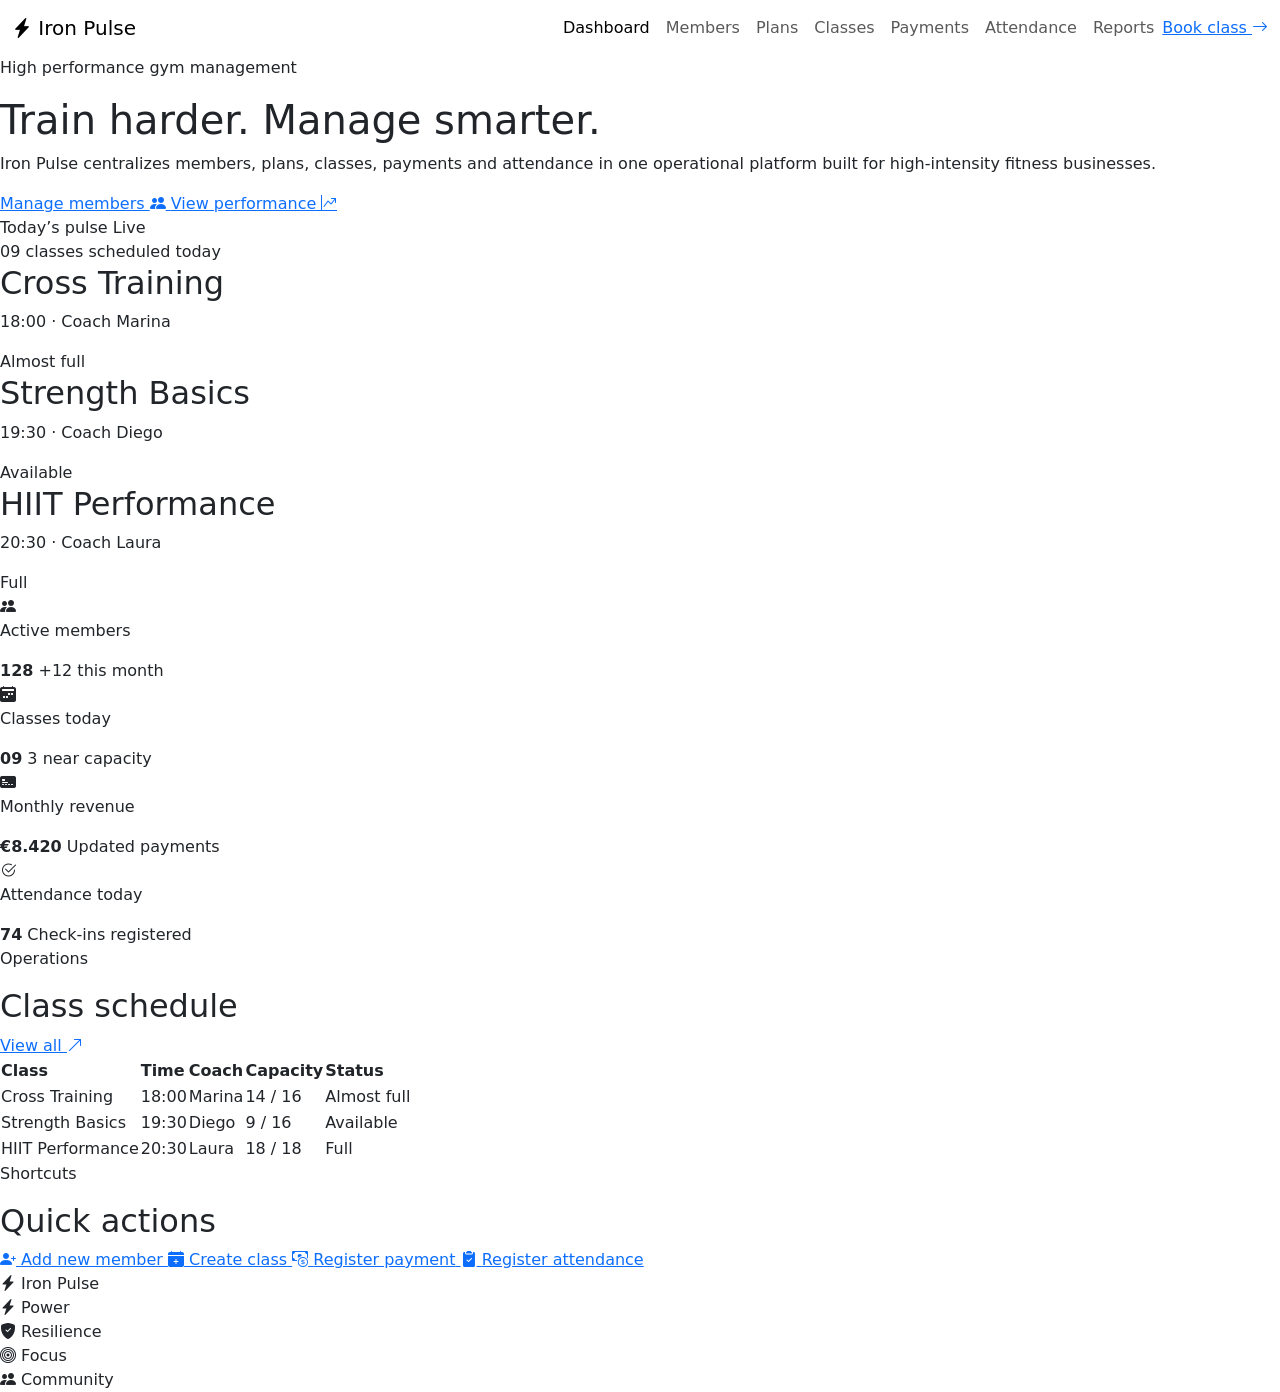
==== Frontend/index.html @ 5f7f9a10 "html index más estilo" ====
<!DOCTYPE html>
<html lang="en">
<head>
  <meta charset="UTF-8" />
  <meta name="viewport" content="width=device-width, initial-scale=1.0" />

  <title>Iron Pulse | Performance Gym</title>
  

  <link
    href="https://cdn.jsdelivr.net/npm/bootstrap@5.3.3/dist/css/bootstrap.min.css"
    rel="stylesheet"
  />

  <link
    href="https://cdn.jsdelivr.net/npm/bootstrap-icons@1.11.3/font/bootstrap-icons.css"
    rel="stylesheet"
  />

  <link rel="stylesheet" href="css/styles.css" />
</head>

<body>
  <header class="site-header">
    <nav class="navbar navbar-expand-lg main-navbar">
      <div class="container-fluid navbar-container">
        <a class="navbar-brand brand" href="index.html" aria-label="Iron Pulse home">
          <span class="brand-mark">
            <i class="bi bi-lightning-charge-fill"></i>
          </span>
          <span class="brand-name">Iron Pulse</span>
        </a>

        <button
          class="navbar-toggler custom-toggler"
          type="button"
          data-bs-toggle="collapse"
          data-bs-target="#ironPulseNavbar"
          aria-controls="ironPulseNavbar"
          aria-expanded="false"
          aria-label="Toggle navigation"
        >
          <span class="navbar-toggler-icon"></span>
        </button>

        <div class="collapse navbar-collapse" id="ironPulseNavbar">
          <ul class="navbar-nav navigation-menu ms-auto">
            <li class="nav-item">
              <a class="nav-link active" href="index.html">Dashboard</a>
            </li>
            <li class="nav-item">
              <a class="nav-link" href="members.html">Members</a>
            </li>
            <li class="nav-item">
              <a class="nav-link" href="plans.html">Plans</a>
            </li>
            <li class="nav-item">
              <a class="nav-link" href="classes.html">Classes</a>
            </li>
            <li class="nav-item">
              <a class="nav-link" href="payments.html">Payments</a>
            </li>
            <li class="nav-item">
              <a class="nav-link" href="attendance.html">Attendance</a>
            </li>
            <li class="nav-item">
              <a class="nav-link" href="reports.html">Reports</a>
            </li>
          </ul>

          <div class="navbar-actions">
            <a class="nav-cta" href="classes.html">
              Book class
              <i class="bi bi-arrow-right"></i>
            </a>
          </div>
        </div>
      </div>
    </nav>
  </header>

  <main class="main-content">
    <section class="hero-section" aria-labelledby="hero-title">
      <div class="hero-content">
        <p class="hero-kicker">High performance gym management</p>

        <h1 id="hero-title" class="hero-title">
          Train harder. Manage smarter.
        </h1>

        <p class="hero-description">
          Iron Pulse centralizes members, plans, classes, payments and attendance
          in one operational platform built for high-intensity fitness businesses.
        </p>

        <div class="hero-actions">
          <a class="primary-action" href="members.html">
            Manage members
            <i class="bi bi-people-fill"></i>
          </a>

          <a class="secondary-action" href="reports.html">
            View performance
            <i class="bi bi-graph-up-arrow"></i>
          </a>
        </div>
      </div>

      <aside class="hero-panel" aria-label="Today overview">
        <div class="panel-header">
          <span class="panel-label">Today’s pulse</span>
          <span class="live-indicator">Live</span>
        </div>

        <div class="metric-highlight">
          <span class="metric-number">09</span>
          <span class="metric-text">classes scheduled today</span>
        </div>

        <div class="hero-class-list">
          <article class="hero-class-card">
            <div>
              <h2>Cross Training</h2>
              <p>18:00 · Coach Marina</p>
            </div>
            <span class="status-badge status-hot">Almost full</span>
          </article>

          <article class="hero-class-card">
            <div>
              <h2>Strength Basics</h2>
              <p>19:30 · Coach Diego</p>
            </div>
            <span class="status-badge status-open">Available</span>
          </article>

          <article class="hero-class-card">
            <div>
              <h2>HIIT Performance</h2>
              <p>20:30 · Coach Laura</p>
            </div>
            <span class="status-badge status-full">Full</span>
          </article>
        </div>
      </aside>
    </section>

    <section class="kpi-section" aria-label="Business indicators">
      <article class="kpi-card">
        <div class="kpi-icon">
          <i class="bi bi-people-fill"></i>
        </div>
        <p class="kpi-label">Active members</p>
        <strong class="kpi-value">128</strong>
        <span class="kpi-note">+12 this month</span>
      </article>

      <article class="kpi-card">
        <div class="kpi-icon">
          <i class="bi bi-calendar2-week-fill"></i>
        </div>
        <p class="kpi-label">Classes today</p>
        <strong class="kpi-value">09</strong>
        <span class="kpi-note">3 near capacity</span>
      </article>

      <article class="kpi-card">
        <div class="kpi-icon">
          <i class="bi bi-credit-card-2-front-fill"></i>
        </div>
        <p class="kpi-label">Monthly revenue</p>
        <strong class="kpi-value">€8.420</strong>
        <span class="kpi-note">Updated payments</span>
      </article>

      <article class="kpi-card">
        <div class="kpi-icon">
          <i class="bi bi-check2-circle"></i>
        </div>
        <p class="kpi-label">Attendance today</p>
        <strong class="kpi-value">74</strong>
        <span class="kpi-note">Check-ins registered</span>
      </article>
    </section>

    <section class="dashboard-grid">
      <article class="dashboard-card schedule-card">
        <div class="card-header-row">
          <div>
            <p class="section-kicker">Operations</p>
            <h2>Class schedule</h2>
          </div>

          <a class="card-link" href="classes.html">
            View all
            <i class="bi bi-arrow-up-right"></i>
          </a>
        </div>

        <div class="table-wrapper">
          <table class="dashboard-table">
            <thead>
              <tr>
                <th>Class</th>
                <th>Time</th>
                <th>Coach</th>
                <th>Capacity</th>
                <th>Status</th>
              </tr>
            </thead>

            <tbody>
              <tr>
                <td>Cross Training</td>
                <td>18:00</td>
                <td>Marina</td>
                <td>14 / 16</td>
                <td><span class="status-badge status-hot">Almost full</span></td>
              </tr>

              <tr>
                <td>Strength Basics</td>
                <td>19:30</td>
                <td>Diego</td>
                <td>9 / 16</td>
                <td><span class="status-badge status-open">Available</span></td>
              </tr>

              <tr>
                <td>HIIT Performance</td>
                <td>20:30</td>
                <td>Laura</td>
                <td>18 / 18</td>
                <td><span class="status-badge status-full">Full</span></td>
              </tr>
            </tbody>
          </table>
        </div>
      </article>

      <article class="dashboard-card quick-actions-card">
        <div class="card-header-row">
          <div>
            <p class="section-kicker">Shortcuts</p>
            <h2>Quick actions</h2>
          </div>
        </div>

        <div class="quick-actions-list">
          <a class="quick-action-item" href="members.html">
            <i class="bi bi-person-plus-fill"></i>
            <span>Add new member</span>
          </a>

          <a class="quick-action-item" href="classes.html">
            <i class="bi bi-calendar-plus-fill"></i>
            <span>Create class</span>
          </a>

          <a class="quick-action-item" href="payments.html">
            <i class="bi bi-cash-coin"></i>
            <span>Register payment</span>
          </a>

          <a class="quick-action-item" href="attendance.html">
            <i class="bi bi-clipboard2-check-fill"></i>
            <span>Register attendance</span>
          </a>
        </div>
      </article>
    </section>
  </main>

  <script src="https://cdn.jsdelivr.net/npm/bootstrap@5.3.3/dist/js/bootstrap.bundle.min.js"></script>
  <script src="js/dashboard.js"></script>
</body>

<footer class="site-footer">
  <div class="footer-brand">
    <span class="footer-pulse-icon">
      <i class="bi bi-lightning-charge-fill"></i>
    </span>
    <span>Iron Pulse</span>
  </div>

  <div class="footer-values">
    <div class="footer-value">
      <i class="bi bi-lightning-charge-fill"></i>
      <span>Power</span>
    </div>

    <div class="footer-value">
      <i class="bi bi-shield-fill-check"></i>
      <span>Resilience</span>
    </div>

    <div class="footer-value">
      <i class="bi bi-bullseye"></i>
      <span>Focus</span>
    </div>

    <div class="footer-value">
      <i class="bi bi-people-fill"></i>
      <span>Community</span>
    </div>
  </div>
</footer>

</html>
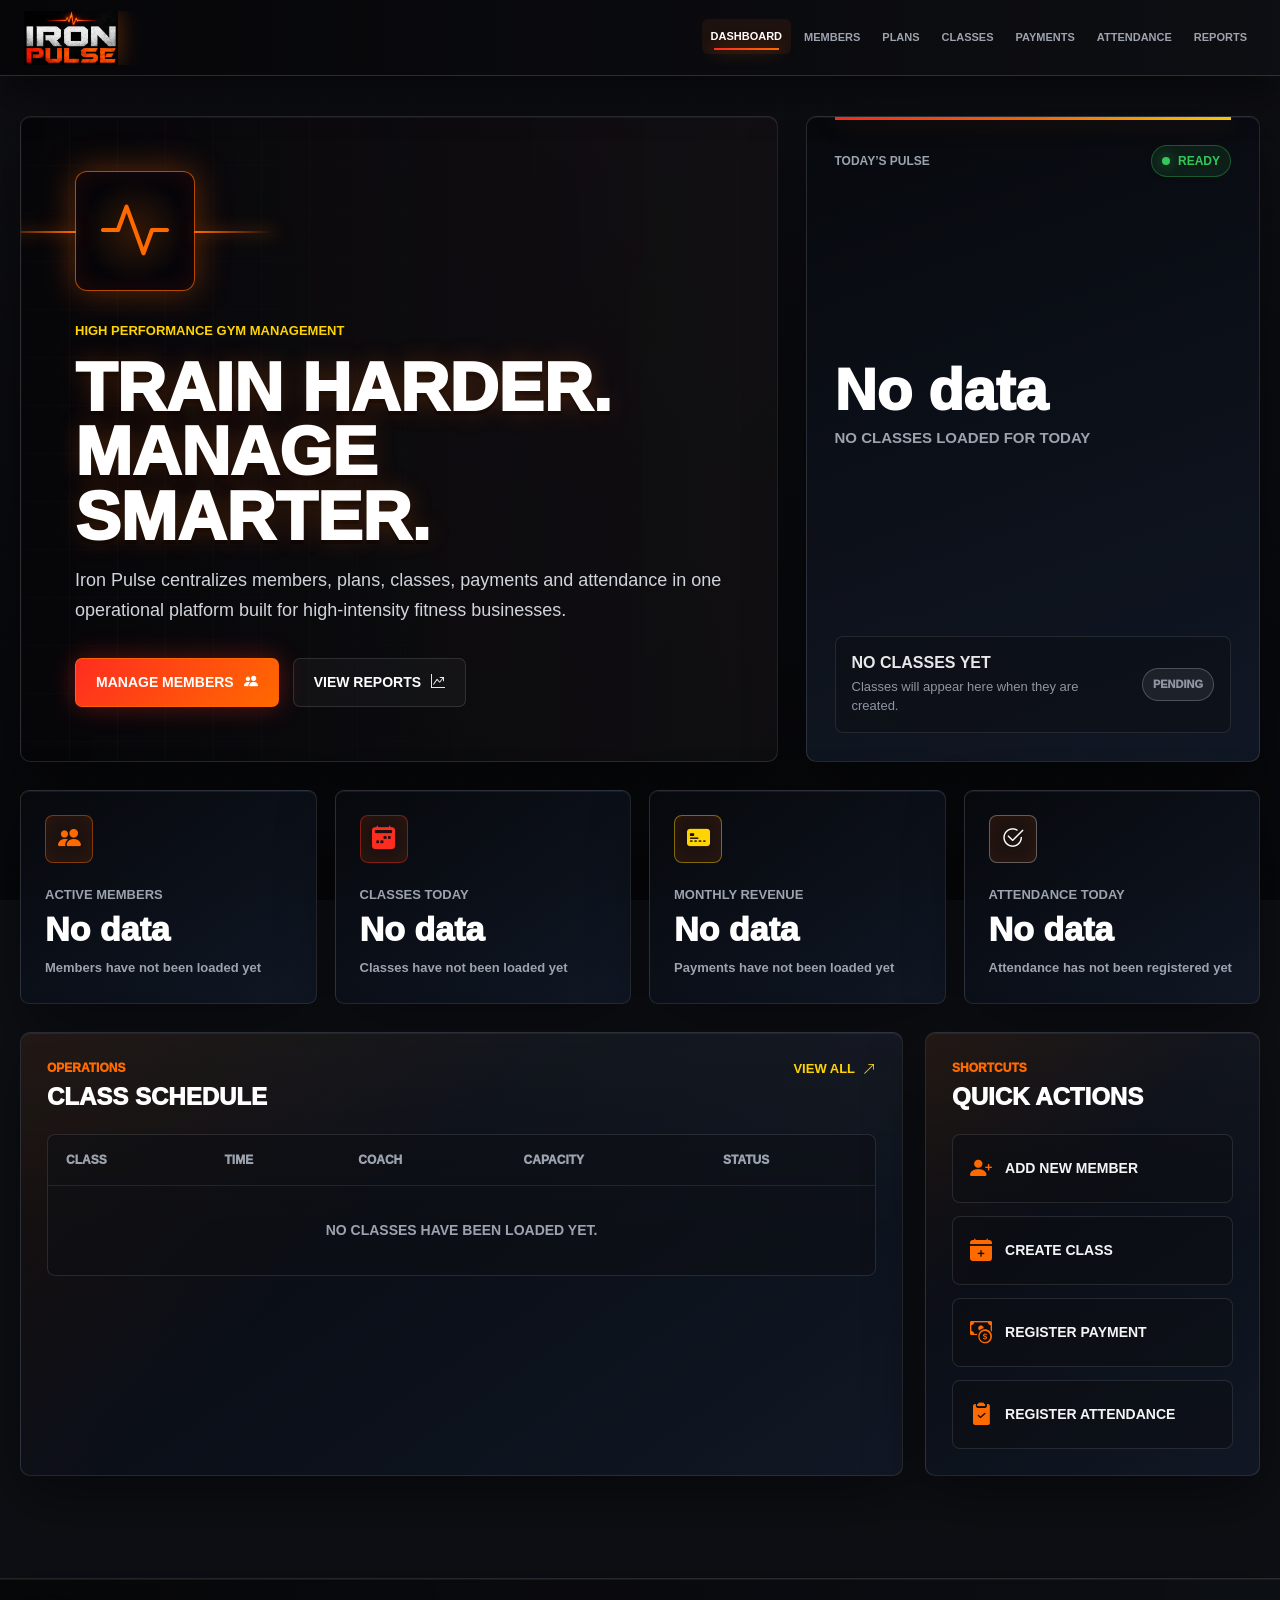
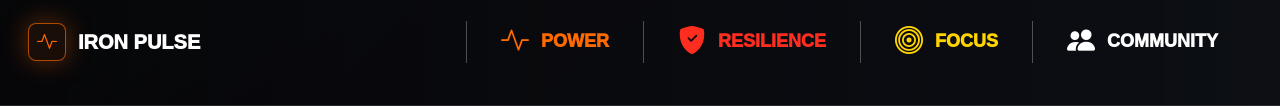
==== commit 8bdc4abf: "optimización de index y hoja de estilos" ====
--- a/Frontend/index.html
+++ b/Frontend/index.html
@@ -5,7 +5,6 @@
   <meta name="viewport" content="width=device-width, initial-scale=1.0" />
 
   <title>Iron Pulse | Performance Gym</title>
-  
 
   <link
     href="https://cdn.jsdelivr.net/npm/bootstrap@5.3.3/dist/css/bootstrap.min.css"
@@ -25,10 +24,11 @@
     <nav class="navbar navbar-expand-lg main-navbar">
       <div class="container-fluid navbar-container">
         <a class="navbar-brand brand" href="index.html" aria-label="Iron Pulse home">
-          <span class="brand-mark">
-            <i class="bi bi-lightning-charge-fill"></i>
-          </span>
-          <span class="brand-name">Iron Pulse</span>
+          <img
+            src="assets/img/iron-pulse-logo.png"
+            alt="Iron Pulse"
+            class="navbar-logo"
+          />
         </a>
 
         <button
@@ -70,7 +70,7 @@
 
           <div class="navbar-actions">
             <a class="nav-cta" href="classes.html">
-              Book class
+              Manage classes
               <i class="bi bi-arrow-right"></i>
             </a>
           </div>
@@ -82,6 +82,10 @@
   <main class="main-content">
     <section class="hero-section" aria-labelledby="hero-title">
       <div class="hero-content">
+        <div class="hero-pulse-mark" aria-hidden="true">
+          <i class="bi bi-activity"></i>
+        </div>
+
         <p class="hero-kicker">High performance gym management</p>
 
         <h1 id="hero-title" class="hero-title">
@@ -100,7 +104,7 @@
           </a>
 
           <a class="secondary-action" href="reports.html">
-            View performance
+            View reports
             <i class="bi bi-graph-up-arrow"></i>
           </a>
         </div>
@@ -109,37 +113,21 @@
       <aside class="hero-panel" aria-label="Today overview">
         <div class="panel-header">
           <span class="panel-label">Today’s pulse</span>
-          <span class="live-indicator">Live</span>
+          <span class="live-indicator">Ready</span>
         </div>
 
         <div class="metric-highlight">
-          <span class="metric-number">09</span>
-          <span class="metric-text">classes scheduled today</span>
+          <span class="metric-number">No data</span>
+          <span class="metric-text">No classes loaded for today</span>
         </div>
 
         <div class="hero-class-list">
-          <article class="hero-class-card">
+          <article class="hero-class-card empty-state-card">
             <div>
-              <h2>Cross Training</h2>
-              <p>18:00 · Coach Marina</p>
+              <h2>No classes yet</h2>
+              <p>Classes will appear here when they are created.</p>
             </div>
-            <span class="status-badge status-hot">Almost full</span>
-          </article>
-
-          <article class="hero-class-card">
-            <div>
-              <h2>Strength Basics</h2>
-              <p>19:30 · Coach Diego</p>
-            </div>
-            <span class="status-badge status-open">Available</span>
-          </article>
-
-          <article class="hero-class-card">
-            <div>
-              <h2>HIIT Performance</h2>
-              <p>20:30 · Coach Laura</p>
-            </div>
-            <span class="status-badge status-full">Full</span>
+            <span class="status-badge status-muted">Pending</span>
           </article>
         </div>
       </aside>
@@ -151,8 +139,8 @@
           <i class="bi bi-people-fill"></i>
         </div>
         <p class="kpi-label">Active members</p>
-        <strong class="kpi-value">128</strong>
-        <span class="kpi-note">+12 this month</span>
+        <strong class="kpi-value">No data</strong>
+        <span class="kpi-note">Members have not been loaded yet</span>
       </article>
 
       <article class="kpi-card">
@@ -160,8 +148,8 @@
           <i class="bi bi-calendar2-week-fill"></i>
         </div>
         <p class="kpi-label">Classes today</p>
-        <strong class="kpi-value">09</strong>
-        <span class="kpi-note">3 near capacity</span>
+        <strong class="kpi-value">No data</strong>
+        <span class="kpi-note">Classes have not been loaded yet</span>
       </article>
 
       <article class="kpi-card">
@@ -169,8 +157,8 @@
           <i class="bi bi-credit-card-2-front-fill"></i>
         </div>
         <p class="kpi-label">Monthly revenue</p>
-        <strong class="kpi-value">€8.420</strong>
-        <span class="kpi-note">Updated payments</span>
+        <strong class="kpi-value">No data</strong>
+        <span class="kpi-note">Payments have not been loaded yet</span>
       </article>
 
       <article class="kpi-card">
@@ -178,8 +166,8 @@
           <i class="bi bi-check2-circle"></i>
         </div>
         <p class="kpi-label">Attendance today</p>
-        <strong class="kpi-value">74</strong>
-        <span class="kpi-note">Check-ins registered</span>
+        <strong class="kpi-value">No data</strong>
+        <span class="kpi-note">Attendance has not been registered yet</span>
       </article>
     </section>
 
@@ -211,27 +199,9 @@
 
             <tbody>
               <tr>
-                <td>Cross Training</td>
-                <td>18:00</td>
-                <td>Marina</td>
-                <td>14 / 16</td>
-                <td><span class="status-badge status-hot">Almost full</span></td>
-              </tr>
-
-              <tr>
-                <td>Strength Basics</td>
-                <td>19:30</td>
-                <td>Diego</td>
-                <td>9 / 16</td>
-                <td><span class="status-badge status-open">Available</span></td>
-              </tr>
-
-              <tr>
-                <td>HIIT Performance</td>
-                <td>20:30</td>
-                <td>Laura</td>
-                <td>18 / 18</td>
-                <td><span class="status-badge status-full">Full</span></td>
+                <td colspan="5" class="empty-table-message">
+                  No classes have been loaded yet.
+                </td>
               </tr>
             </tbody>
           </table>
@@ -271,39 +241,38 @@
     </section>
   </main>
 
+  <footer class="site-footer">
+    <div class="footer-brand">
+      <span class="footer-pulse-icon">
+        <i class="bi bi-activity"></i>
+      </span>
+      <span>Iron Pulse</span>
+    </div>
+
+    <div class="footer-values">
+      <div class="footer-value">
+        <i class="bi bi-activity"></i>
+        <span>Power</span>
+      </div>
+
+      <div class="footer-value">
+        <i class="bi bi-shield-fill-check"></i>
+        <span>Resilience</span>
+      </div>
+
+      <div class="footer-value">
+        <i class="bi bi-bullseye"></i>
+        <span>Focus</span>
+      </div>
+
+      <div class="footer-value">
+        <i class="bi bi-people-fill"></i>
+        <span>Community</span>
+      </div>
+    </div>
+  </footer>
+
   <script src="https://cdn.jsdelivr.net/npm/bootstrap@5.3.3/dist/js/bootstrap.bundle.min.js"></script>
   <script src="js/dashboard.js"></script>
 </body>
-
-<footer class="site-footer">
-  <div class="footer-brand">
-    <span class="footer-pulse-icon">
-      <i class="bi bi-lightning-charge-fill"></i>
-    </span>
-    <span>Iron Pulse</span>
-  </div>
-
-  <div class="footer-values">
-    <div class="footer-value">
-      <i class="bi bi-lightning-charge-fill"></i>
-      <span>Power</span>
-    </div>
-
-    <div class="footer-value">
-      <i class="bi bi-shield-fill-check"></i>
-      <span>Resilience</span>
-    </div>
-
-    <div class="footer-value">
-      <i class="bi bi-bullseye"></i>
-      <span>Focus</span>
-    </div>
-
-    <div class="footer-value">
-      <i class="bi bi-people-fill"></i>
-      <span>Community</span>
-    </div>
-  </div>
-</footer>
-
 </html>
--- a/Frontend/css/styles.css
+++ b/Frontend/css/styles.css
@@ -0,0 +1,1128 @@
+:root {
+  --bg-main: #0d0f14;
+  --bg-main-alt: #111826;
+  --bg-surface: rgba(13, 15, 20, 0.94);
+  --bg-surface-strong: rgba(17, 24, 38, 0.96);
+  --bg-glass: rgba(13, 15, 20, 0.86);
+
+  --iron-orange: #ff6a00;
+  --pulse-red: #ff2d20;
+  --ignite-yellow: #ffd400;
+  --pure-white: #ffffff;
+
+  --text-main: #f3f4f6;
+  --text-soft: #d1d5db;
+  --text-muted: #9ca3af;
+
+  --border-color: rgba(255, 255, 255, 0.12);
+  --border-hot: rgba(255, 106, 0, 0.55);
+
+  --shadow-dark: 0 28px 80px rgba(0, 0, 0, 0.62);
+  --shadow-card: 0 22px 58px rgba(0, 0, 0, 0.45);
+  --glow-orange: 0 0 26px rgba(255, 106, 0, 0.38);
+  --glow-red: 0 0 26px rgba(255, 45, 32, 0.34);
+  --glow-yellow: 0 0 24px rgba(255, 212, 0, 0.28);
+
+  --success: #34c759;
+  --warning: #ffd400;
+  --danger: #ff453a;
+}
+
+* {
+  box-sizing: border-box;
+}
+
+html {
+  scroll-behavior: smooth;
+}
+
+body {
+  margin: 0;
+  min-height: 100vh;
+  overflow-x: hidden;
+  color: var(--text-main);
+  font-family: Arial, Helvetica, sans-serif;
+  background:
+    linear-gradient(rgba(13, 15, 20, 0.94), rgba(6, 7, 10, 0.98)),
+    linear-gradient(135deg, rgba(255, 45, 32, 0.18), transparent 42%),
+    linear-gradient(225deg, rgba(255, 106, 0, 0.16), transparent 38%),
+    #0d0f14;
+  background-attachment: fixed;
+}
+
+body::before {
+  content: "";
+  position: fixed;
+  inset: 0;
+  z-index: -1;
+  pointer-events: none;
+  background:
+    linear-gradient(90deg, rgba(255, 255, 255, 0.025) 1px, transparent 1px),
+    linear-gradient(180deg, rgba(255, 255, 255, 0.018) 1px, transparent 1px);
+  background-size: 46px 46px;
+  opacity: 0.45;
+}
+
+/* HEADER + NAVBAR */
+
+.site-header {
+  position: sticky;
+  top: 0;
+  z-index: 1030;
+}
+
+.main-navbar {
+  min-height: 76px;
+  background:
+    linear-gradient(90deg, rgba(5, 6, 9, 0.98), rgba(13, 15, 20, 0.96)),
+    linear-gradient(135deg, rgba(255, 45, 32, 0.16), rgba(255, 106, 0, 0.08));
+  border-bottom: 1px solid rgba(255, 106, 0, 0.28);
+  box-shadow: 0 16px 40px rgba(0, 0, 0, 0.5);
+  backdrop-filter: blur(18px);
+}
+
+.navbar-container {
+  max-width: 1440px;
+  margin: 0 auto;
+  gap: 22px;
+  padding: 0 24px;
+}
+
+.brand {
+  width: 150px;
+  max-width: 150px;
+  height: 54px;
+  padding: 0;
+  overflow: hidden;
+  display: inline-flex;
+  align-items: center;
+  flex: 0 0 auto;
+  color: var(--pure-white) !important;
+  text-decoration: none;
+}
+
+.navbar-logo {
+  display: block;
+  width: 145px !important;
+  height: 54px !important;
+  max-width: 145px !important;
+  max-height: 54px !important;
+  object-fit: contain;
+  object-position: left center;
+  filter: drop-shadow(0 0 12px rgba(255, 106, 0, 0.35));
+}
+
+.brand-mark,
+.brand-name,
+.hero-logo {
+  display: none !important;
+}
+
+.navigation-menu {
+  align-items: center;
+  gap: 4px;
+}
+
+.navigation-menu .nav-link {
+  position: relative;
+  color: var(--text-muted) !important;
+  padding: 10px 12px !important;
+  border-radius: 6px;
+  font-size: 12px;
+  font-weight: 800;
+  letter-spacing: 0;
+  text-transform: uppercase;
+  transition: color 0.2s ease, background 0.2s ease, transform 0.2s ease;
+}
+
+.navigation-menu .nav-link:hover,
+.navigation-menu .nav-link.active {
+  color: var(--pure-white) !important;
+  background: rgba(255, 106, 0, 0.08);
+  transform: translateY(-1px);
+}
+
+.navigation-menu .nav-link::after {
+  content: "";
+  position: absolute;
+  left: 12px;
+  right: 12px;
+  bottom: 4px;
+  height: 2px;
+  background: linear-gradient(90deg, var(--pulse-red), var(--iron-orange));
+  box-shadow: 0 0 16px rgba(255, 106, 0, 0.75);
+  opacity: 0;
+  transform: scaleX(0);
+  transition: opacity 0.2s ease, transform 0.2s ease;
+}
+
+.navigation-menu .nav-link:hover::after,
+.navigation-menu .nav-link.active::after {
+  opacity: 1;
+  transform: scaleX(1);
+}
+
+.navbar-actions {
+  margin-left: 18px;
+}
+
+.nav-cta {
+  display: inline-flex;
+  align-items: center;
+  gap: 8px;
+  padding: 11px 16px;
+  border: 1px solid rgba(255, 106, 0, 0.7);
+  border-radius: 7px;
+  background: linear-gradient(135deg, var(--pulse-red), var(--iron-orange));
+  color: var(--pure-white);
+  font-size: 13px;
+  font-weight: 900;
+  text-decoration: none;
+  text-transform: uppercase;
+  box-shadow: var(--glow-red);
+  transition: transform 0.2s ease, box-shadow 0.2s ease;
+}
+
+.nav-cta:hover {
+  color: var(--pure-white);
+  transform: translateY(-3px) scale(1.02);
+  box-shadow: var(--glow-orange);
+}
+
+.custom-toggler {
+  border: 1px solid var(--border-color);
+}
+
+.custom-toggler:focus {
+  box-shadow: none;
+}
+
+/* MAIN LAYOUT */
+
+.main-content {
+  width: min(1440px, calc(100% - 40px));
+  margin: 0 auto;
+  padding: 40px 0 28px;
+}
+
+/* HERO */
+
+.hero-section {
+  display: grid;
+  grid-template-columns: minmax(0, 1.25fr) minmax(360px, 0.75fr);
+  gap: 28px;
+  min-height: 560px;
+  margin-bottom: 28px;
+}
+
+.hero-content,
+.hero-panel,
+.kpi-card,
+.dashboard-card,
+.site-footer {
+  position: relative;
+  overflow: hidden;
+  border: 1px solid var(--border-color);
+  background:
+    linear-gradient(145deg, rgba(7, 9, 13, 0.96), rgba(17, 24, 38, 0.92));
+  box-shadow:
+    var(--shadow-card),
+    inset 0 1px 0 rgba(255, 255, 255, 0.06);
+}
+
+.hero-content {
+  display: flex;
+  flex-direction: column;
+  justify-content: center;
+  padding: 54px;
+  border-radius: 10px;
+  background:
+    linear-gradient(90deg, rgba(5, 6, 9, 0.97), rgba(13, 15, 20, 0.78)),
+    linear-gradient(135deg, rgba(255, 45, 32, 0.16), rgba(255, 106, 0, 0.08));
+}
+
+.hero-content::before {
+  content: "";
+  position: absolute;
+  inset: 0;
+  pointer-events: none;
+  background:
+    linear-gradient(90deg, rgba(255, 255, 255, 0.04) 1px, transparent 1px),
+    linear-gradient(180deg, rgba(255, 255, 255, 0.025) 1px, transparent 1px);
+  background-size: 48px 48px;
+  mask-image: linear-gradient(90deg, rgba(0, 0, 0, 0.7), transparent 82%);
+}
+
+.hero-pulse-mark {
+  position: relative;
+  width: 120px;
+  height: 120px;
+  display: inline-flex;
+  align-items: center;
+  justify-content: center;
+  margin-bottom: 30px;
+  border: 1px solid rgba(255, 106, 0, 0.7);
+  border-radius: 12px;
+  background:
+    radial-gradient(circle, rgba(255, 106, 0, 0.18), transparent 62%),
+    rgba(5, 6, 9, 0.78);
+  color: var(--iron-orange);
+  font-size: 68px;
+  box-shadow:
+    0 0 34px rgba(255, 106, 0, 0.36),
+    inset 0 0 26px rgba(255, 45, 32, 0.12);
+}
+
+.hero-pulse-mark::before,
+.hero-pulse-mark::after {
+  content: "";
+  position: absolute;
+  top: 50%;
+  width: 82px;
+  height: 2px;
+  background: linear-gradient(90deg, transparent, var(--iron-orange));
+  box-shadow: 0 0 16px rgba(255, 106, 0, 0.75);
+}
+
+.hero-pulse-mark::before {
+  right: 100%;
+}
+
+.hero-pulse-mark::after {
+  left: 100%;
+  transform: rotate(180deg);
+}
+
+.hero-pulse-mark i {
+  position: relative;
+  z-index: 1;
+  animation: pulseGlow 1.8s ease-in-out infinite;
+}
+
+@keyframes pulseGlow {
+  0%,
+  100% {
+    transform: scale(1);
+    text-shadow: 0 0 18px rgba(255, 106, 0, 0.5);
+  }
+
+  50% {
+    transform: scale(1.08);
+    text-shadow: 0 0 34px rgba(255, 45, 32, 0.85);
+  }
+}
+
+.hero-kicker {
+  position: relative;
+  margin-bottom: 14px;
+  color: var(--ignite-yellow);
+  font-size: 13px;
+  font-weight: 900;
+  letter-spacing: 0;
+  text-transform: uppercase;
+}
+
+.hero-title {
+  position: relative;
+  max-width: 760px;
+  margin: 0 0 18px;
+  color: var(--pure-white);
+  font-size: 68px;
+  font-weight: 950;
+  line-height: 0.95;
+  letter-spacing: 0;
+  text-transform: uppercase;
+  text-shadow:
+    0 0 24px rgba(255, 106, 0, 0.22),
+    0 4px 0 rgba(0, 0, 0, 0.45);
+}
+
+.hero-description {
+  position: relative;
+  max-width: 680px;
+  margin: 0;
+  color: var(--text-soft);
+  font-size: 18px;
+  line-height: 1.65;
+}
+
+.hero-actions {
+  position: relative;
+  display: flex;
+  flex-wrap: wrap;
+  gap: 14px;
+  margin-top: 32px;
+}
+
+.primary-action,
+.secondary-action {
+  display: inline-flex;
+  align-items: center;
+  justify-content: center;
+  gap: 10px;
+  min-height: 48px;
+  padding: 13px 20px;
+  border-radius: 7px;
+  font-size: 14px;
+  font-weight: 900;
+  letter-spacing: 0;
+  text-decoration: none;
+  text-transform: uppercase;
+  transition: transform 0.22s ease, box-shadow 0.22s ease, border-color 0.22s ease, color 0.22s ease;
+}
+
+.primary-action {
+  border: 1px solid rgba(255, 106, 0, 0.8);
+  background: linear-gradient(135deg, var(--pulse-red), var(--iron-orange));
+  color: var(--pure-white);
+  box-shadow: var(--glow-red);
+}
+
+.secondary-action {
+  border: 1px solid var(--border-color);
+  background: rgba(255, 255, 255, 0.035);
+  color: var(--pure-white);
+}
+
+.primary-action:hover,
+.secondary-action:hover {
+  transform: translateY(-3px) scale(1.02);
+}
+
+.primary-action:hover {
+  color: var(--pure-white);
+  box-shadow: var(--glow-orange);
+}
+
+.secondary-action:hover {
+  border-color: var(--ignite-yellow);
+  color: var(--ignite-yellow);
+  background: rgba(255, 212, 0, 0.08);
+}
+
+/* HERO PANEL */
+
+.hero-panel {
+  display: flex;
+  flex-direction: column;
+  justify-content: space-between;
+  padding: 28px;
+  border-radius: 10px;
+  background:
+    linear-gradient(160deg, rgba(7, 9, 13, 0.98), rgba(17, 24, 38, 0.96)),
+    linear-gradient(45deg, rgba(255, 212, 0, 0.08), transparent);
+  transition: border-color 0.22s ease, box-shadow 0.22s ease, transform 0.22s ease;
+}
+
+.hero-panel::before {
+  content: "";
+  position: absolute;
+  top: 0;
+  left: 28px;
+  right: 28px;
+  height: 3px;
+  background: linear-gradient(90deg, var(--pulse-red), var(--iron-orange), var(--ignite-yellow));
+  box-shadow: var(--glow-orange);
+}
+
+.hero-panel:hover,
+.kpi-card:hover,
+.dashboard-card:hover {
+  border-color: rgba(255, 106, 0, 0.52);
+  box-shadow:
+    var(--shadow-dark),
+    0 0 28px rgba(255, 106, 0, 0.18),
+    inset 0 1px 0 rgba(255, 255, 255, 0.08);
+}
+
+.panel-header {
+  display: flex;
+  justify-content: space-between;
+  gap: 16px;
+  align-items: center;
+  margin-bottom: 26px;
+}
+
+.panel-label {
+  color: var(--text-muted);
+  font-size: 12px;
+  font-weight: 900;
+  letter-spacing: 0;
+  text-transform: uppercase;
+}
+
+.live-indicator {
+  display: inline-flex;
+  align-items: center;
+  gap: 8px;
+  padding: 6px 10px;
+  border: 1px solid rgba(52, 199, 89, 0.35);
+  border-radius: 999px;
+  background: rgba(52, 199, 89, 0.1);
+  color: var(--success);
+  font-size: 12px;
+  font-weight: 900;
+  text-transform: uppercase;
+}
+
+.live-indicator::before {
+  content: "";
+  width: 8px;
+  height: 8px;
+  border-radius: 50%;
+  background: var(--success);
+  box-shadow: 0 0 14px rgba(52, 199, 89, 0.7);
+}
+
+.metric-highlight {
+  display: grid;
+  gap: 8px;
+  margin-bottom: 28px;
+}
+
+.metric-number {
+  color: var(--pure-white);
+  font-size: 58px;
+  font-weight: 950;
+  line-height: 1;
+  letter-spacing: 0;
+}
+
+.metric-text {
+  max-width: 260px;
+  color: var(--text-muted);
+  font-size: 15px;
+  font-weight: 800;
+  text-transform: uppercase;
+}
+
+.hero-class-list {
+  display: grid;
+  gap: 12px;
+}
+
+.hero-class-card {
+  display: flex;
+  justify-content: space-between;
+  gap: 18px;
+  align-items: center;
+  padding: 16px;
+  border: 1px solid rgba(255, 255, 255, 0.11);
+  border-radius: 8px;
+  background: rgba(13, 15, 20, 0.58);
+  transition: transform 0.2s ease, border-color 0.2s ease, background 0.2s ease;
+}
+
+.hero-class-card:hover {
+  border-color: rgba(255, 106, 0, 0.65);
+  background: linear-gradient(90deg, rgba(255, 45, 32, 0.12), rgba(255, 106, 0, 0.08));
+  transform: translateX(6px);
+}
+
+.hero-class-card h2 {
+  margin: 0 0 4px;
+  color: var(--pure-white);
+  font-size: 16px;
+  font-weight: 900;
+  text-transform: uppercase;
+}
+
+.hero-class-card p {
+  margin: 0;
+  color: var(--text-muted);
+  font-size: 13px;
+}
+
+/* KPI SECTION */
+
+.kpi-section {
+  display: grid;
+  grid-template-columns: repeat(4, minmax(0, 1fr));
+  gap: 18px;
+  margin-bottom: 28px;
+}
+
+.kpi-card {
+  min-height: 210px;
+  padding: 24px;
+  border-radius: 9px;
+  transition: transform 0.22s ease, border-color 0.22s ease, box-shadow 0.22s ease;
+}
+
+.kpi-card:hover {
+  transform: translateY(-5px);
+}
+
+.kpi-icon {
+  display: inline-flex;
+  width: 48px;
+  height: 48px;
+  align-items: center;
+  justify-content: center;
+  margin-bottom: 22px;
+  border: 1px solid rgba(255, 106, 0, 0.45);
+  border-radius: 8px;
+  background: rgba(255, 106, 0, 0.08);
+  color: var(--iron-orange);
+  font-size: 23px;
+  box-shadow: inset 0 0 20px rgba(255, 106, 0, 0.08);
+}
+
+.kpi-card:nth-child(2) .kpi-icon {
+  color: var(--pulse-red);
+  border-color: rgba(255, 45, 32, 0.45);
+}
+
+.kpi-card:nth-child(3) .kpi-icon {
+  color: var(--ignite-yellow);
+  border-color: rgba(255, 212, 0, 0.45);
+}
+
+.kpi-card:nth-child(4) .kpi-icon {
+  color: var(--pure-white);
+  border-color: rgba(255, 255, 255, 0.32);
+}
+
+.kpi-label {
+  margin: 0 0 8px;
+  color: var(--text-muted);
+  font-size: 13px;
+  font-weight: 900;
+  letter-spacing: 0;
+  text-transform: uppercase;
+}
+
+.kpi-value {
+  display: block;
+  margin-bottom: 9px;
+  color: var(--pure-white);
+  font-size: 34px;
+  font-weight: 950;
+  line-height: 1;
+  letter-spacing: 0;
+}
+
+.kpi-note {
+  color: var(--text-muted);
+  font-size: 13px;
+  font-weight: 800;
+}
+
+/* DASHBOARD GRID */
+
+.dashboard-grid {
+  display: grid;
+  grid-template-columns: minmax(0, 1.45fr) minmax(320px, 0.55fr);
+  gap: 22px;
+  margin-bottom: 34px;
+}
+
+.dashboard-card {
+  border-radius: 10px;
+  padding: 26px;
+  transition: border-color 0.22s ease, box-shadow 0.22s ease;
+}
+
+.dashboard-card::before {
+  content: "";
+  position: absolute;
+  inset: 0;
+  background:
+    linear-gradient(180deg, rgba(255, 255, 255, 0.035), transparent 45%),
+    linear-gradient(135deg, rgba(255, 106, 0, 0.08), transparent 40%);
+  pointer-events: none;
+}
+
+.card-header-row {
+  position: relative;
+  display: flex;
+  justify-content: space-between;
+  gap: 16px;
+  align-items: flex-start;
+  margin-bottom: 22px;
+}
+
+.section-kicker {
+  margin: 0 0 6px;
+  color: var(--iron-orange);
+  font-size: 12px;
+  font-weight: 950;
+  letter-spacing: 0;
+  text-transform: uppercase;
+}
+
+.dashboard-card h2 {
+  margin: 0;
+  color: var(--pure-white);
+  font-size: 24px;
+  font-weight: 950;
+  letter-spacing: 0;
+  text-transform: uppercase;
+}
+
+.card-link {
+  display: inline-flex;
+  align-items: center;
+  gap: 8px;
+  color: var(--ignite-yellow);
+  font-size: 13px;
+  font-weight: 900;
+  text-decoration: none;
+  text-transform: uppercase;
+}
+
+.card-link:hover {
+  color: var(--iron-orange);
+}
+
+/* TABLE */
+
+.table-wrapper {
+  position: relative;
+  overflow: hidden;
+  border: 1px solid rgba(255, 255, 255, 0.11);
+  border-radius: 8px;
+  background: rgba(13, 15, 20, 0.55);
+}
+
+.dashboard-table {
+  width: 100%;
+  border-collapse: collapse;
+  color: var(--text-main);
+}
+
+.dashboard-table th,
+.dashboard-table td {
+  padding: 16px 18px;
+  border-bottom: 1px solid rgba(255, 255, 255, 0.09);
+  vertical-align: middle;
+}
+
+.dashboard-table th {
+  color: var(--text-muted);
+  font-size: 12px;
+  font-weight: 950;
+  letter-spacing: 0;
+  text-transform: uppercase;
+}
+
+.dashboard-table td {
+  color: var(--text-soft);
+  font-size: 14px;
+  font-weight: 700;
+}
+
+.dashboard-table tbody tr {
+  transition: background 0.2s ease;
+}
+
+.dashboard-table tbody tr:hover {
+  background: rgba(255, 106, 0, 0.07);
+}
+
+.dashboard-table tbody tr:last-child td {
+  border-bottom: 0;
+}
+
+.empty-table-message {
+  padding: 34px 18px !important;
+  text-align: center;
+  color: var(--text-muted) !important;
+  font-weight: 900;
+  text-transform: uppercase;
+  letter-spacing: 0;
+}
+
+/* BADGES */
+
+.status-badge {
+  display: inline-flex;
+  align-items: center;
+  justify-content: center;
+  min-width: max-content;
+  padding: 7px 10px;
+  border-radius: 999px;
+  font-size: 11px;
+  font-weight: 950;
+  letter-spacing: 0;
+  text-transform: uppercase;
+}
+
+.status-hot {
+  border: 1px solid rgba(255, 106, 0, 0.5);
+  background: rgba(255, 106, 0, 0.13);
+  color: var(--iron-orange);
+}
+
+.status-open {
+  border: 1px solid rgba(52, 199, 89, 0.45);
+  background: rgba(52, 199, 89, 0.12);
+  color: var(--success);
+}
+
+.status-full {
+  border: 1px solid rgba(255, 69, 58, 0.45);
+  background: rgba(255, 69, 58, 0.12);
+  color: var(--danger);
+}
+
+.status-muted {
+  border: 1px solid rgba(156, 163, 175, 0.42);
+  background: rgba(156, 163, 175, 0.12);
+  color: var(--text-muted);
+}
+
+.empty-state-card {
+  opacity: 0.9;
+}
+
+/* QUICK ACTIONS */
+
+.quick-actions-list {
+  position: relative;
+  display: grid;
+  gap: 13px;
+}
+
+.quick-action-item {
+  display: flex;
+  gap: 13px;
+  align-items: center;
+  padding: 17px;
+  border: 1px solid rgba(255, 255, 255, 0.11);
+  border-radius: 8px;
+  background: rgba(13, 15, 20, 0.58);
+  color: var(--text-main);
+  font-size: 14px;
+  font-weight: 900;
+  text-decoration: none;
+  text-transform: uppercase;
+  transition: transform 0.2s ease, border-color 0.2s ease, background 0.2s ease, color 0.2s ease;
+}
+
+.quick-action-item i {
+  color: var(--iron-orange);
+  font-size: 22px;
+  transition: color 0.2s ease;
+}
+
+.quick-action-item:hover {
+  border-color: rgba(255, 106, 0, 0.65);
+  background: linear-gradient(90deg, rgba(255, 45, 32, 0.12), rgba(255, 106, 0, 0.08));
+  color: var(--ignite-yellow);
+  transform: translateX(6px);
+}
+
+.quick-action-item:hover i {
+  color: var(--ignite-yellow);
+}
+
+/* FOOTER */
+
+.site-footer {
+  width: 100%;
+  display: flex;
+  justify-content: space-between;
+  gap: 26px;
+  align-items: center;
+  margin-top: 40px;
+  padding: 42px max(28px, calc((100vw - 1440px) / 2 + 28px));
+  border-radius: 0;
+  border-left: 0;
+  border-right: 0;
+  background:
+    linear-gradient(90deg, rgba(5, 6, 9, 0.97), rgba(13, 15, 20, 0.86)),
+    linear-gradient(135deg, rgba(255, 106, 0, 0.16), transparent 56%);
+}
+
+.footer-brand {
+  display: inline-flex;
+  align-items: center;
+  gap: 12px;
+  color: var(--pure-white);
+  font-size: 20px;
+  font-weight: 950;
+  letter-spacing: 0;
+  text-transform: uppercase;
+}
+
+.footer-pulse-icon {
+  display: inline-flex;
+  width: 38px;
+  height: 38px;
+  align-items: center;
+  justify-content: center;
+  border: 1px solid rgba(255, 106, 0, 0.65);
+  border-radius: 8px;
+  background: rgba(255, 106, 0, 0.08);
+  color: var(--iron-orange);
+  box-shadow: var(--glow-orange);
+}
+
+.footer-values {
+  display: flex;
+  flex-wrap: wrap;
+  gap: 0;
+  align-items: center;
+}
+
+.footer-value {
+  display: inline-flex;
+  gap: 12px;
+  align-items: center;
+  padding: 0 34px;
+  border-left: 1px solid rgba(255, 255, 255, 0.28);
+  color: var(--text-muted);
+  font-size: 18px;
+  font-weight: 950;
+  letter-spacing: 0;
+  text-transform: uppercase;
+}
+
+.footer-value i {
+  font-size: 28px;
+}
+
+.footer-value:nth-child(1) i,
+.footer-value:nth-child(1) span {
+  color: var(--iron-orange);
+}
+
+.footer-value:nth-child(2) i,
+.footer-value:nth-child(2) span {
+  color: var(--pulse-red);
+}
+
+.footer-value:nth-child(3) i,
+.footer-value:nth-child(3) span {
+  color: var(--ignite-yellow);
+}
+
+.footer-value:nth-child(4) i,
+.footer-value:nth-child(4) span {
+  color: var(--pure-white);
+}
+
+/* BOOTSTRAP COMPATIBILITY */
+
+.btn {
+  border-radius: 8px;
+  font-weight: 800;
+}
+
+.form-control,
+.form-select {
+  border: 1px solid var(--border-color);
+  border-radius: 8px;
+  background: rgba(13, 15, 20, 0.68);
+  color: var(--text-main);
+}
+
+.form-control:focus,
+.form-select:focus {
+  border-color: var(--iron-orange);
+  background: rgba(13, 15, 20, 0.86);
+  color: var(--text-main);
+  box-shadow: 0 0 0 0.2rem rgba(255, 106, 0, 0.18);
+}
+
+.form-control::placeholder {
+  color: var(--text-muted);
+}
+
+/* RESPONSIVE */
+
+@media (max-width: 1320px) {
+  .navbar-actions {
+    display: none;
+  }
+
+  .navbar-logo {
+    width: 130px !important;
+    max-width: 130px !important;
+  }
+
+  .brand {
+    width: 135px;
+    max-width: 135px;
+  }
+
+  .navigation-menu .nav-link {
+    padding: 9px 9px !important;
+    font-size: 11px;
+  }
+}
+
+@media (max-width: 1200px) {
+  .hero-section,
+  .dashboard-grid {
+    grid-template-columns: 1fr;
+  }
+
+  .hero-section {
+    min-height: auto;
+  }
+
+  .hero-panel {
+    min-height: 420px;
+  }
+
+  .kpi-section {
+    grid-template-columns: repeat(2, minmax(0, 1fr));
+  }
+}
+
+@media (max-width: 991px) {
+  .main-navbar {
+    min-height: 72px;
+  }
+
+  .navbar-logo {
+    width: 126px !important;
+    height: 50px !important;
+    max-width: 126px !important;
+    max-height: 50px !important;
+  }
+
+  .brand {
+    width: 130px;
+    max-width: 130px;
+    height: 50px;
+  }
+
+  .navbar-collapse {
+    margin-top: 16px;
+    padding: 16px;
+    border: 1px solid var(--border-color);
+    border-radius: 12px;
+    background: rgba(13, 15, 20, 0.98);
+  }
+
+  .navigation-menu {
+    align-items: stretch;
+  }
+
+  .navigation-menu .nav-link {
+    margin-bottom: 6px;
+    padding: 11px 12px !important;
+    font-size: 12px;
+  }
+
+  .hero-title {
+    font-size: 52px;
+  }
+}
+
+@media (max-width: 768px) {
+  .main-content {
+    width: min(100% - 28px, 1440px);
+    padding-top: 24px;
+  }
+
+  .hero-content,
+  .hero-panel,
+  .dashboard-card {
+    padding: 24px;
+  }
+
+  .hero-pulse-mark {
+    width: 96px;
+    height: 96px;
+    font-size: 54px;
+  }
+
+  .hero-pulse-mark::before,
+  .hero-pulse-mark::after {
+    width: 50px;
+  }
+
+  .hero-title {
+    font-size: 42px;
+  }
+
+  .hero-description {
+    font-size: 16px;
+  }
+
+  .kpi-section {
+    grid-template-columns: 1fr;
+  }
+
+  .card-header-row,
+  .site-footer {
+    flex-direction: column;
+    align-items: flex-start;
+  }
+
+  .table-wrapper {
+    overflow-x: auto;
+  }
+
+  .dashboard-table {
+    min-width: 680px;
+  }
+
+  .footer-values {
+    width: 100%;
+    display: grid;
+    grid-template-columns: 1fr 1fr;
+  }
+
+  .footer-value {
+    width: 100%;
+    padding: 16px 0;
+    border-left: 0;
+    border-top: 1px solid rgba(255, 255, 255, 0.18);
+  }
+}
+
+@media (max-width: 480px) {
+  .navbar-container {
+    padding: 0 14px;
+  }
+
+  .navbar-logo {
+    width: 112px !important;
+    height: 46px !important;
+    max-width: 112px !important;
+    max-height: 46px !important;
+  }
+
+  .brand {
+    width: 116px;
+    max-width: 116px;
+    height: 46px;
+  }
+
+  .hero-actions {
+    flex-direction: column;
+  }
+
+  .primary-action,
+  .secondary-action {
+    width: 100%;
+  }
+
+  .hero-pulse-mark {
+    width: 82px;
+    height: 82px;
+    font-size: 46px;
+  }
+
+  .hero-pulse-mark::before,
+  .hero-pulse-mark::after {
+    width: 34px;
+  }
+
+  .metric-number {
+    font-size: 40px;
+  }
+
+  .kpi-value {
+    font-size: 28px;
+  }
+
+  .footer-values {
+    grid-template-columns: 1fr;
+  }
+}
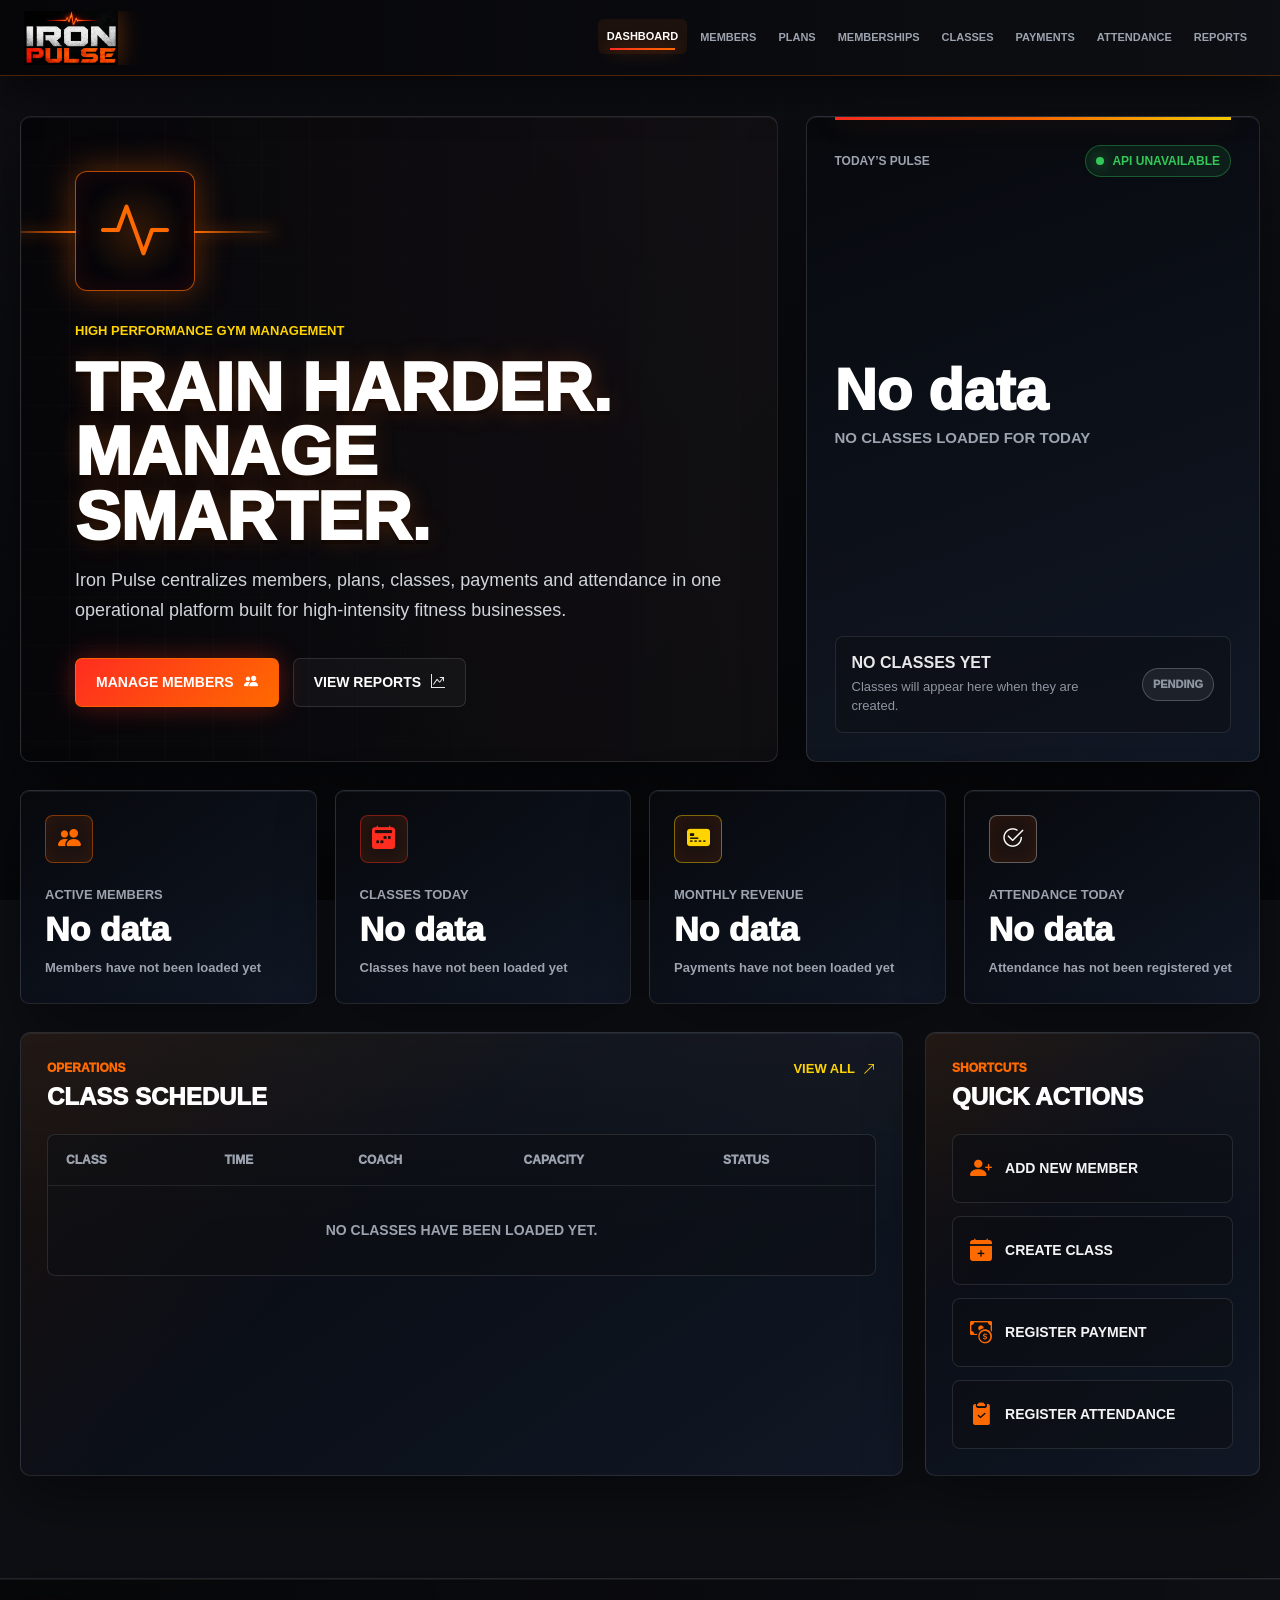
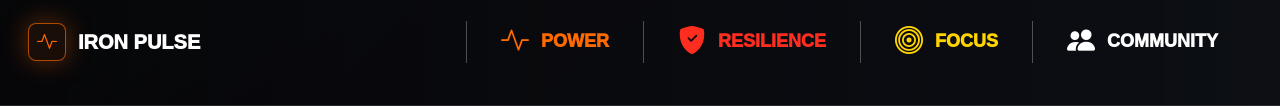
==== commit a2b83273: "Add memberships page and fix navbars" ====
--- a/Frontend/index.html
+++ b/Frontend/index.html
@@ -55,6 +55,9 @@
               <a class="nav-link" href="plans.html">Plans</a>
             </li>
             <li class="nav-item">
+              <a class="nav-link" href="memberships.html">Memberships</a>
+            </li>
+            <li class="nav-item">
               <a class="nav-link" href="classes.html">Classes</a>
             </li>
             <li class="nav-item">
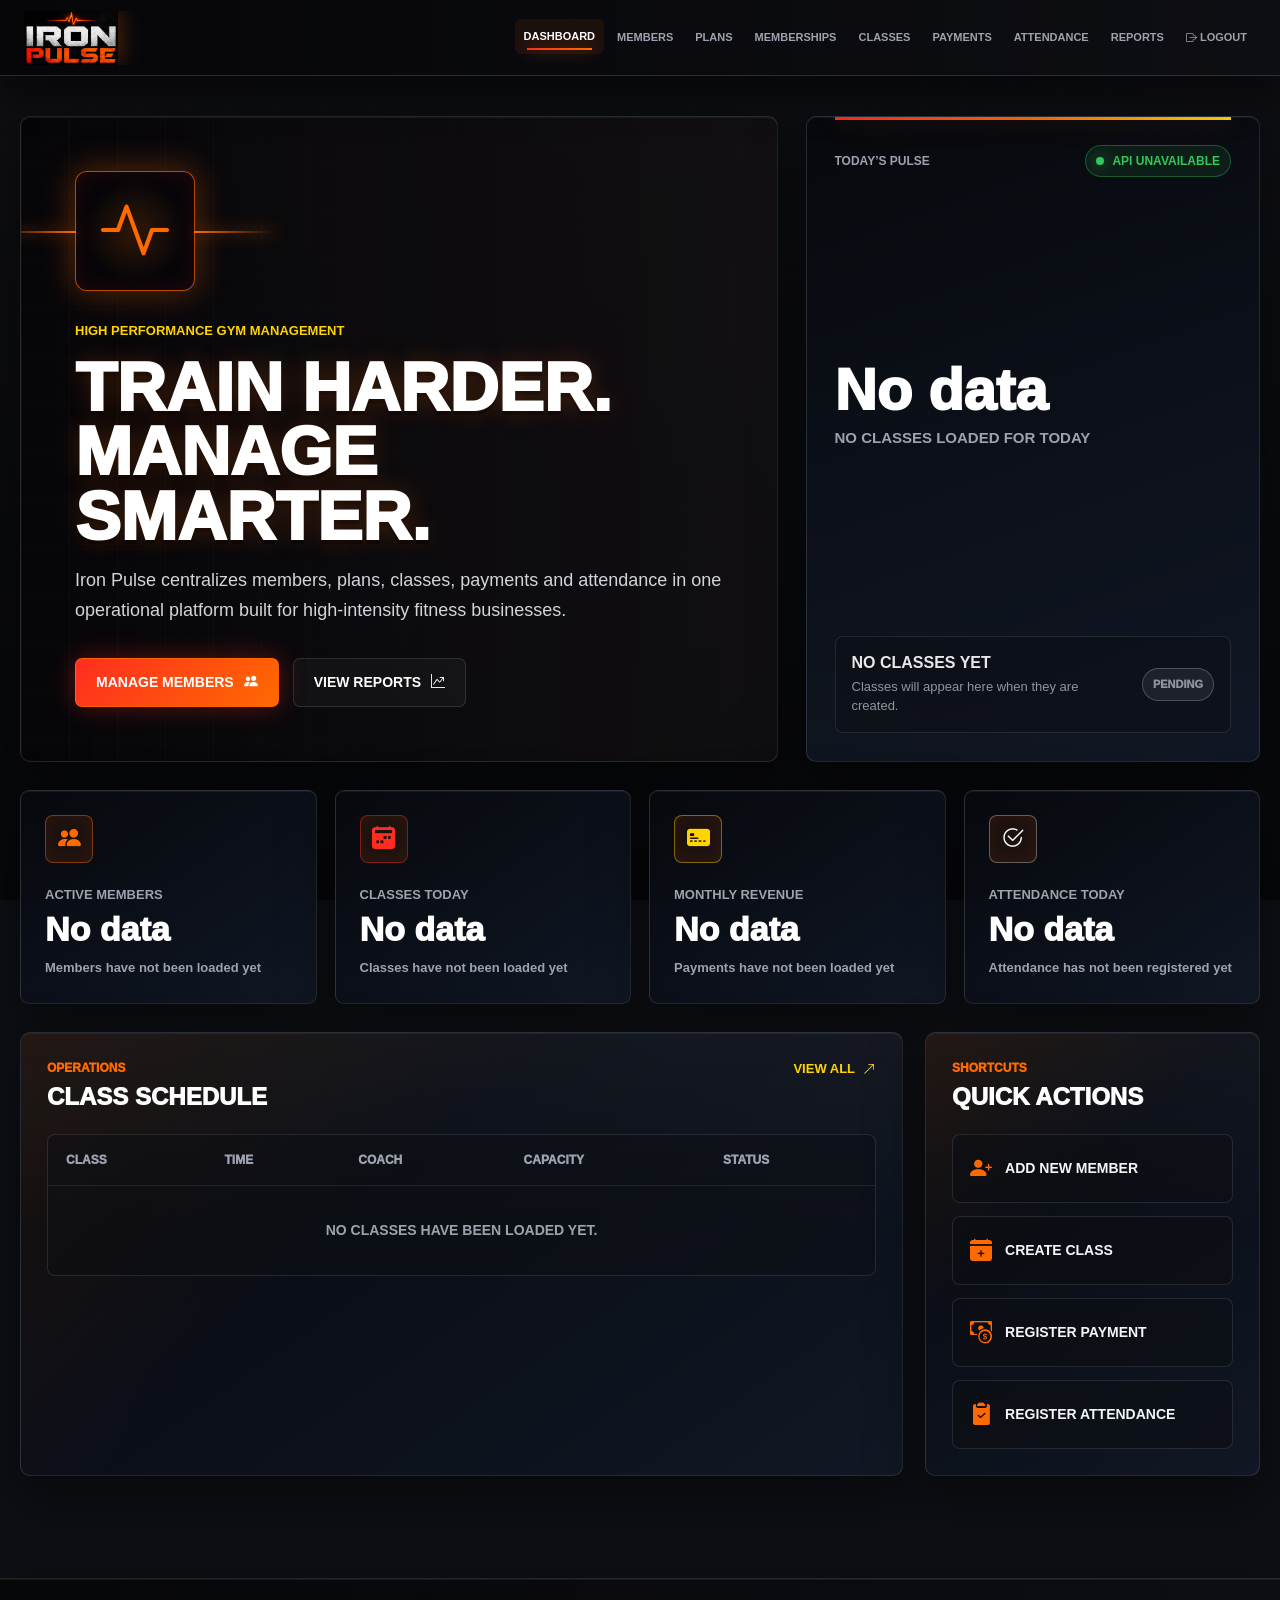
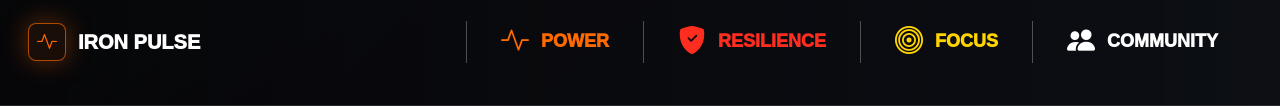
==== commit 233b6f65: "feat: add memberships page, auth guard, fix api token and unify UI style across all pages" ====
--- a/Frontend/index.html
+++ b/Frontend/index.html
@@ -69,6 +69,11 @@
             <li class="nav-item">
               <a class="nav-link" href="reports.html">Reports</a>
             </li>
+            <li class="nav-item">
+              <a class="nav-link" href="#" onclick="localStorage.clear(); window.location.href='login.html'">
+              <i class="bi bi-box-arrow-right"></i> Logout
+             </a>
+            </li>
           </ul>
 
           <div class="navbar-actions">
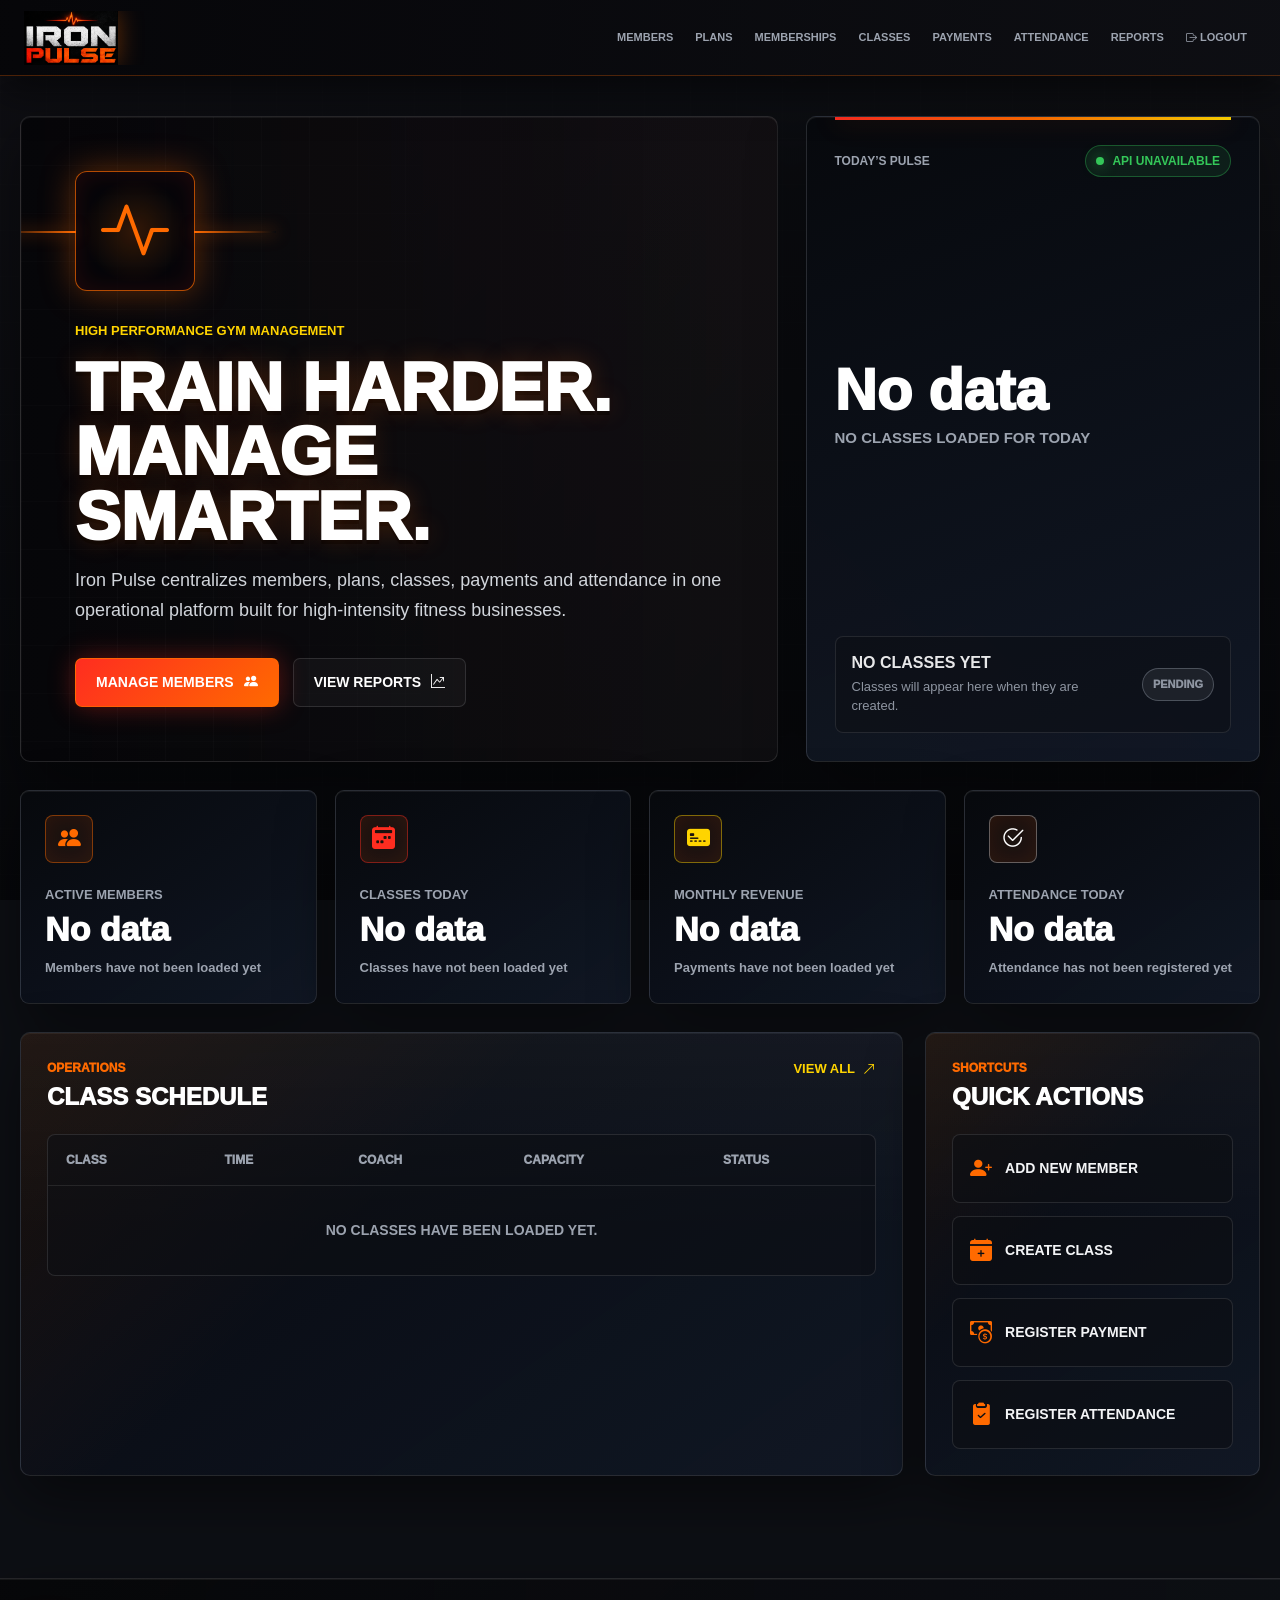
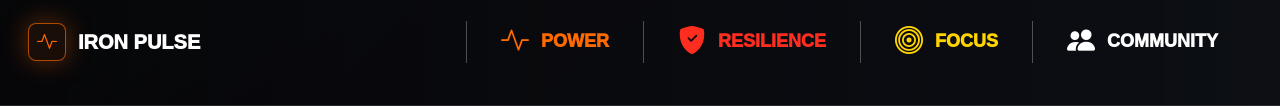
==== commit 3d3960be: "featfrontend act" ====
--- a/Frontend/index.html
+++ b/Frontend/index.html
@@ -46,9 +46,6 @@
         <div class="collapse navbar-collapse" id="ironPulseNavbar">
           <ul class="navbar-nav navigation-menu ms-auto">
             <li class="nav-item">
-              <a class="nav-link active" href="index.html">Dashboard</a>
-            </li>
-            <li class="nav-item">
               <a class="nav-link" href="members.html">Members</a>
             </li>
             <li class="nav-item">
@@ -77,8 +74,8 @@
           </ul>
 
           <div class="navbar-actions">
-            <a class="nav-cta" href="classes.html">
-              Manage classes
+            <a class="nav-cta" href="index.html">
+              DASHBOARD
               <i class="bi bi-arrow-right"></i>
             </a>
           </div>
--- a/Frontend/css/styles.css
+++ b/Frontend/css/styles.css
@@ -1125,4 +1125,148 @@
   .footer-values {
     grid-template-columns: 1fr;
   }
+}
+/* ── MODALS - dark theme ───────────────────────────────────────────────── */
+.modal-content {
+  background: linear-gradient(145deg, rgba(10, 12, 18, 0.98), rgba(17, 24, 38, 0.96));
+  border: 1px solid rgba(255, 106, 0, 0.28);
+  color: var(--text-main);
+  box-shadow: 0 28px 80px rgba(0, 0, 0, 0.7);
+}
+
+.modal-header {
+  border-bottom: 1px solid rgba(255, 255, 255, 0.1);
+}
+
+.modal-footer {
+  border-top: 1px solid rgba(255, 255, 255, 0.1);
+}
+
+.modal-title {
+  color: var(--pure-white);
+  font-weight: 900;
+  text-transform: uppercase;
+  letter-spacing: 0;
+}
+
+.btn-close {
+  filter: invert(1) brightness(0.7);
+}
+
+.form-label {
+  color: var(--text-soft) !important;
+  font-size: 13px;
+  font-weight: 700;
+  margin-bottom: 6px;
+}
+
+.form-text {
+  color: var(--text-muted) !important;
+}
+
+/* ── BOOTSTRAP TABLE DARK ──────────────────────────────────────────────── */
+.table {
+  color: var(--text-soft);
+}
+
+.table thead th {
+  color: var(--text-muted);
+  font-size: 12px;
+  font-weight: 900;
+  text-transform: uppercase;
+  border-bottom-color: rgba(255, 255, 255, 0.1);
+}
+
+.table td {
+  border-bottom-color: rgba(255, 255, 255, 0.07);
+  vertical-align: middle;
+}
+
+.table tbody tr:hover {
+  background: rgba(255, 106, 0, 0.06);
+  color: var(--text-main);
+}
+
+/* ── BADGES ────────────────────────────────────────────────────────────── */
+.badge-soft-success {
+  background-color: rgba(52, 199, 89, 0.15);
+  color: #34c759;
+  border: 1px solid rgba(52, 199, 89, 0.35);
+  padding: 5px 10px;
+  border-radius: 999px;
+  font-size: 11px;
+  font-weight: 900;
+  text-transform: uppercase;
+}
+
+.badge-soft-warning {
+  background-color: rgba(255, 212, 0, 0.13);
+  color: #ffd400;
+  border: 1px solid rgba(255, 212, 0, 0.35);
+  padding: 5px 10px;
+  border-radius: 999px;
+  font-size: 11px;
+  font-weight: 900;
+  text-transform: uppercase;
+}
+
+.badge-soft-danger {
+  background-color: rgba(255, 69, 58, 0.13);
+  color: #ff453a;
+  border: 1px solid rgba(255, 69, 58, 0.35);
+  padding: 5px 10px;
+  border-radius: 999px;
+  font-size: 11px;
+  font-weight: 900;
+  text-transform: uppercase;
+}
+
+/* ── ACTION BAR & CARDS ────────────────────────────────────────────────── */
+.action-bar {
+  display: flex;
+  gap: 12px;
+  align-items: center;
+  margin-bottom: 20px;
+}
+
+.content-card {
+  border: 1px solid rgba(255, 255, 255, 0.09);
+  border-radius: 8px;
+  background: rgba(13, 15, 20, 0.55);
+  padding: 4px 0;
+  overflow: hidden;
+}
+
+.page-title {
+  margin: 0 0 6px;
+  color: var(--pure-white);
+  font-size: 28px;
+  font-weight: 950;
+  text-transform: uppercase;
+}
+
+.page-subtitle {
+  margin: 0;
+  color: var(--text-muted);
+  font-size: 14px;
+}
+
+.empty-state {
+  text-align: center;
+  padding: 48px 24px;
+  color: var(--text-muted);
+}
+
+.empty-state h5 {
+  color: var(--text-soft);
+  font-weight: 900;
+  text-transform: uppercase;
+}
+
+/* ── READONLY PLAN INFO FIELDS ─────────────────────────────────────────── */
+.form-control.bg-light {
+  background: rgba(255, 255, 255, 0.06) !important;
+  color: var(--text-soft) !important;
+  border-color: rgba(255, 255, 255, 0.12) !important;
+  cursor: not-allowed;
 }
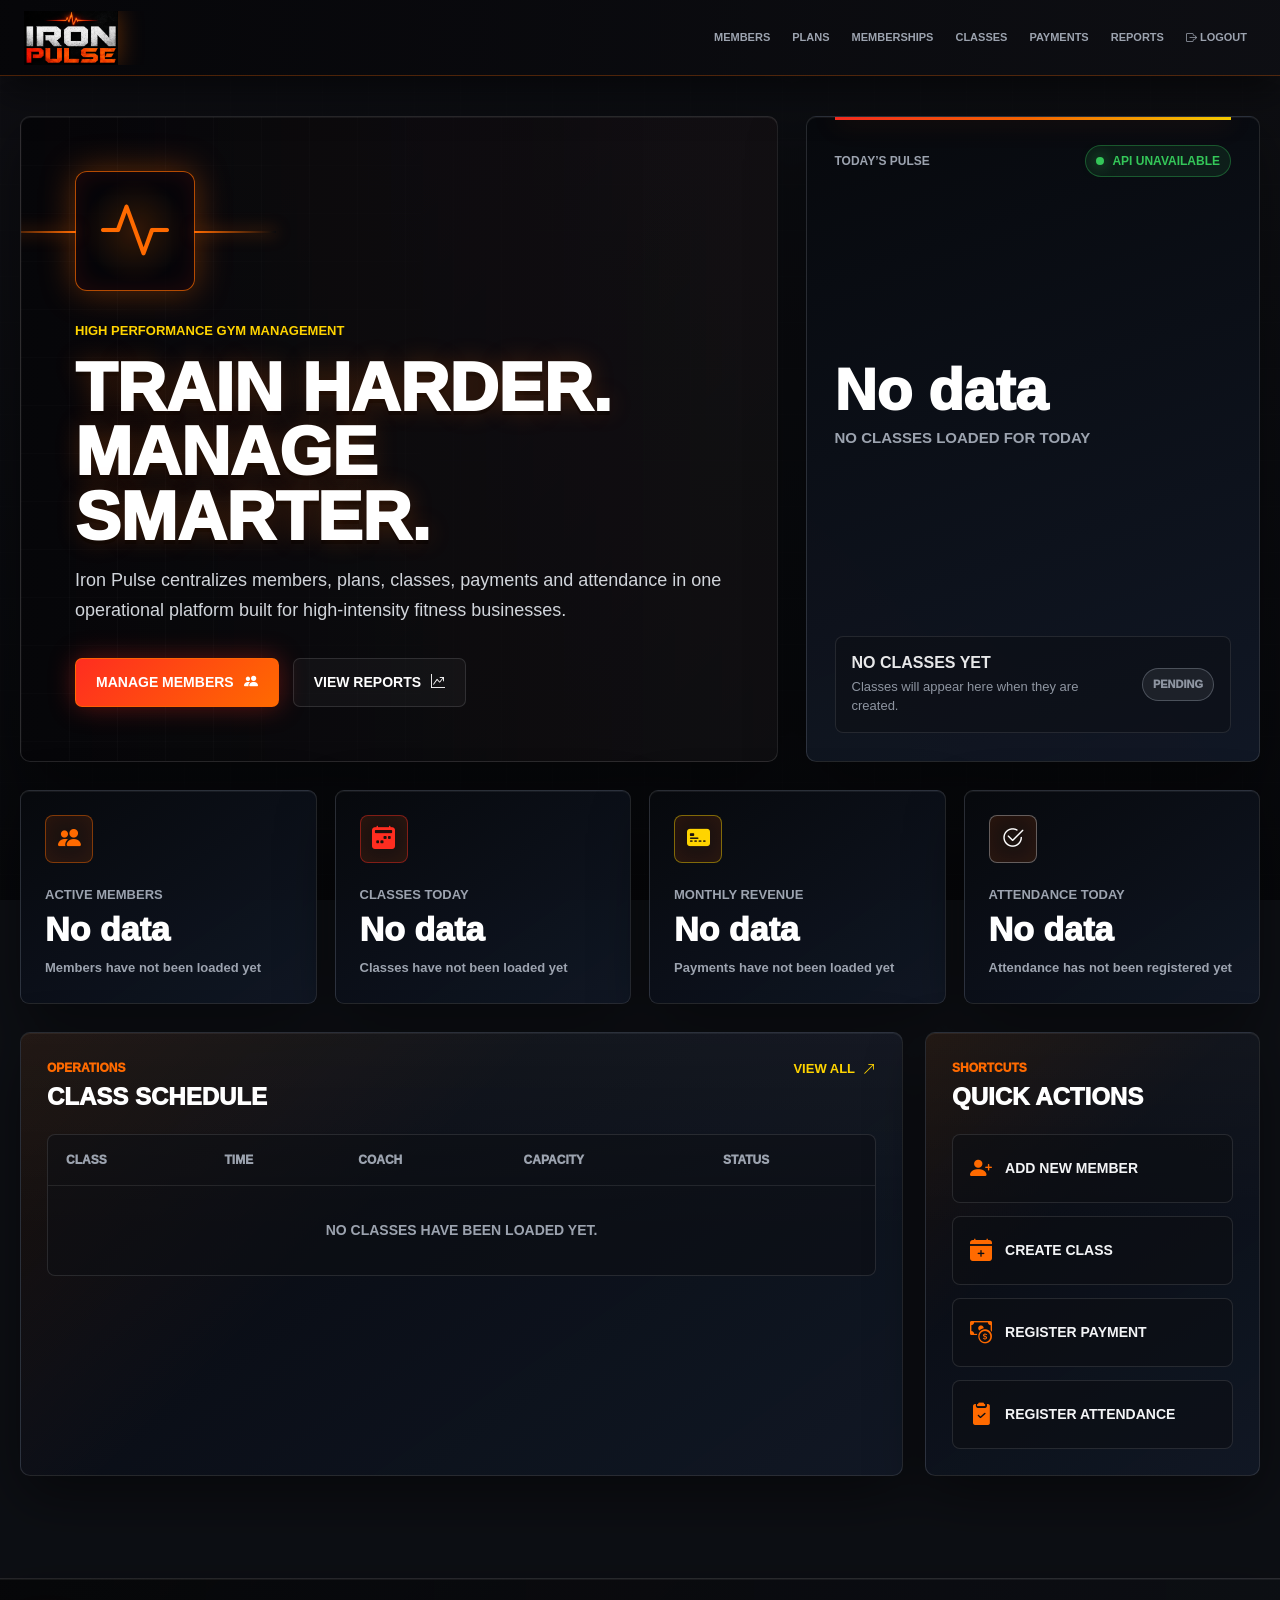
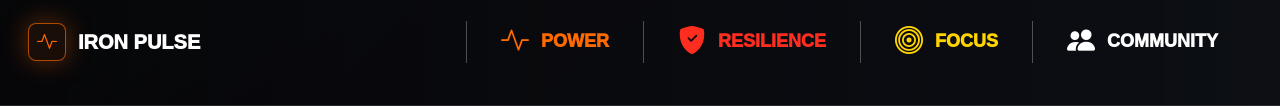
==== commit bcbdab88: "feat: fix hide attendance" ====
--- a/Frontend/index.html
+++ b/Frontend/index.html
@@ -61,9 +61,6 @@
               <a class="nav-link" href="payments.html">Payments</a>
             </li>
             <li class="nav-item">
-              <a class="nav-link" href="attendance.html">Attendance</a>
-            </li>
-            <li class="nav-item">
               <a class="nav-link" href="reports.html">Reports</a>
             </li>
             <li class="nav-item">
